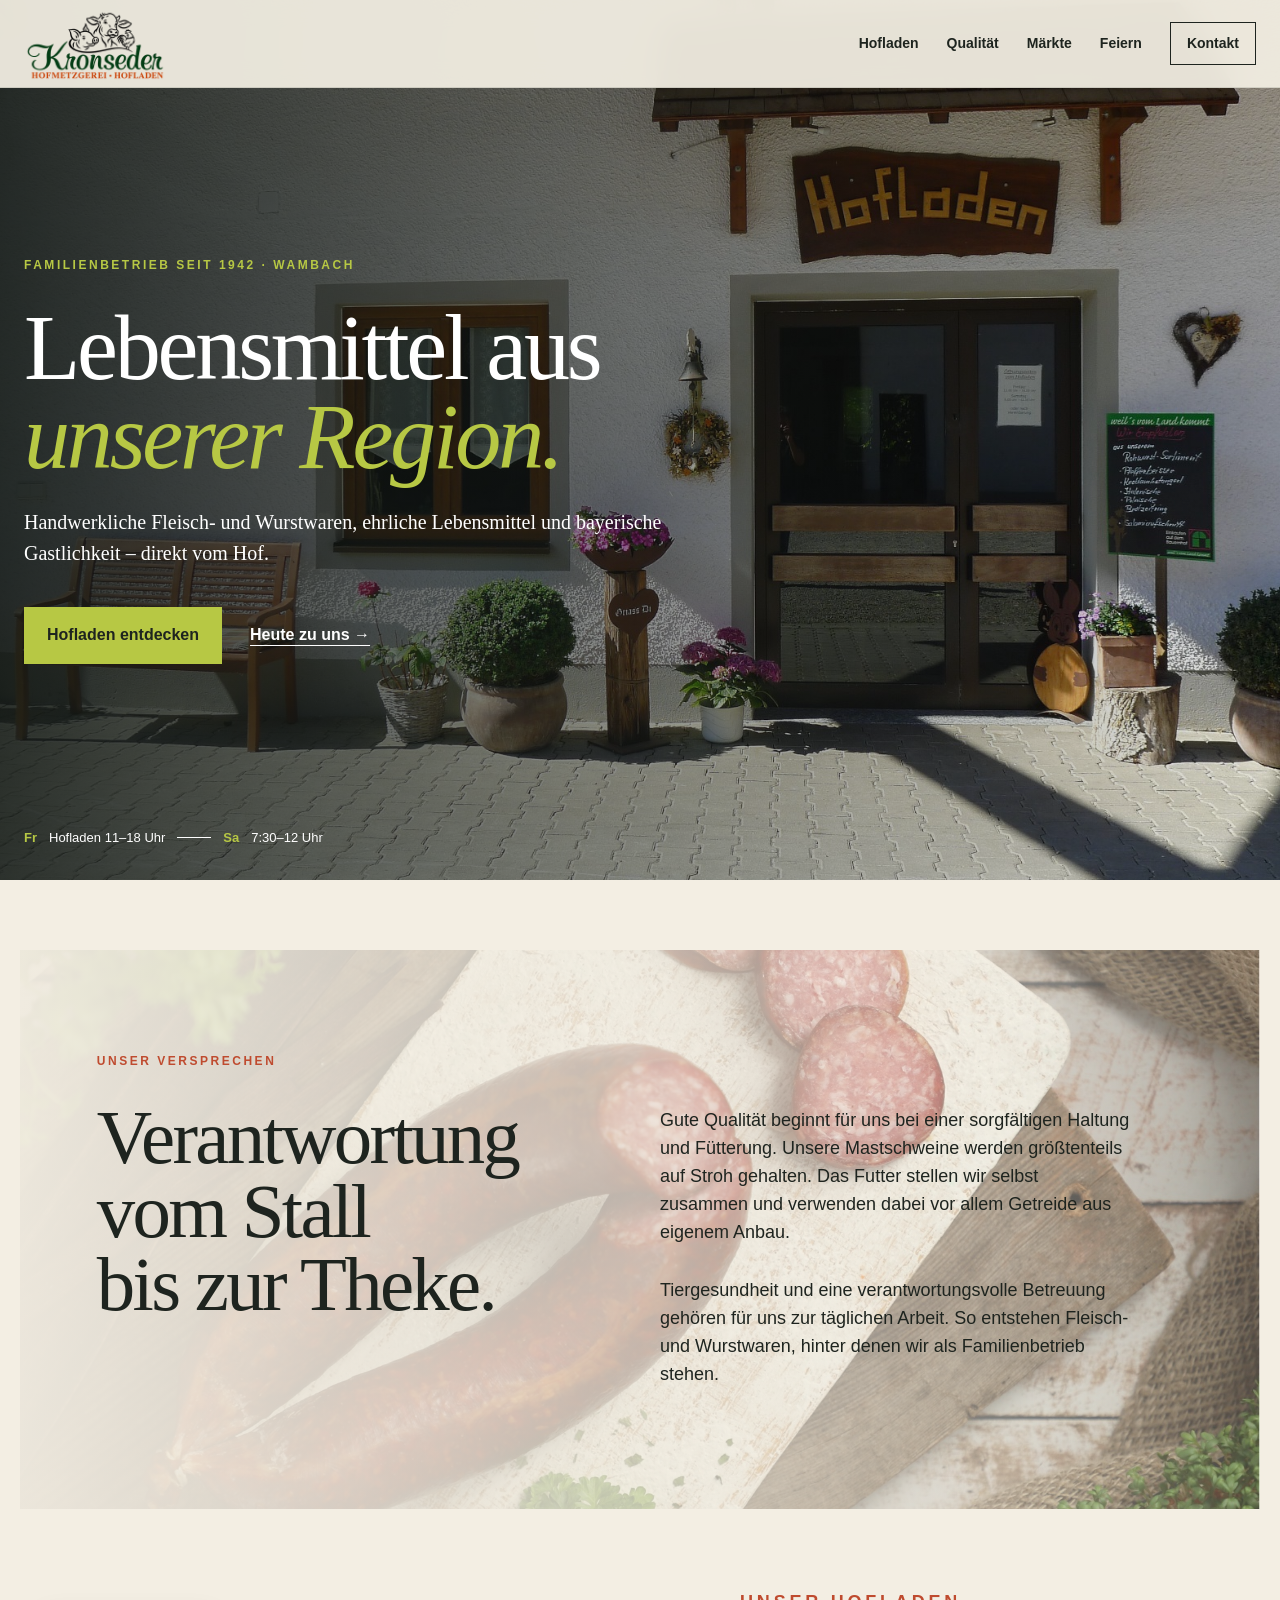
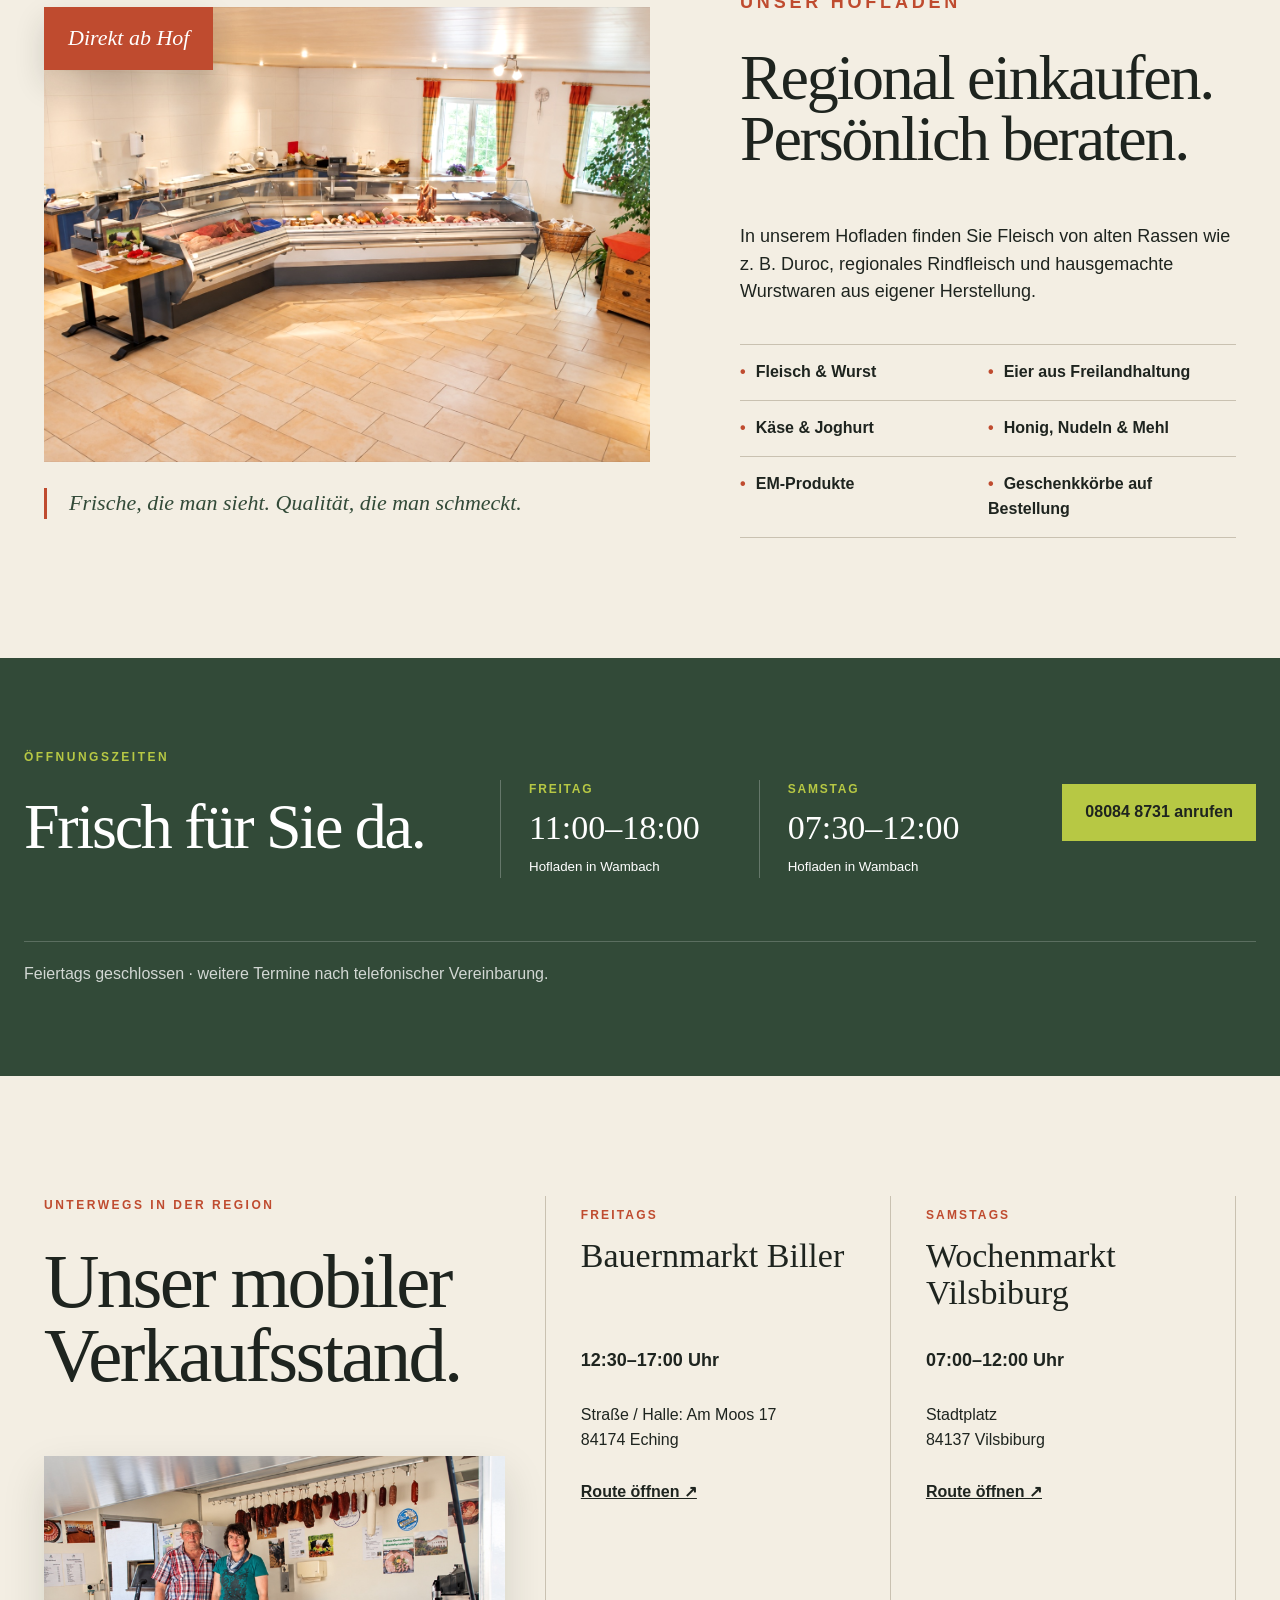
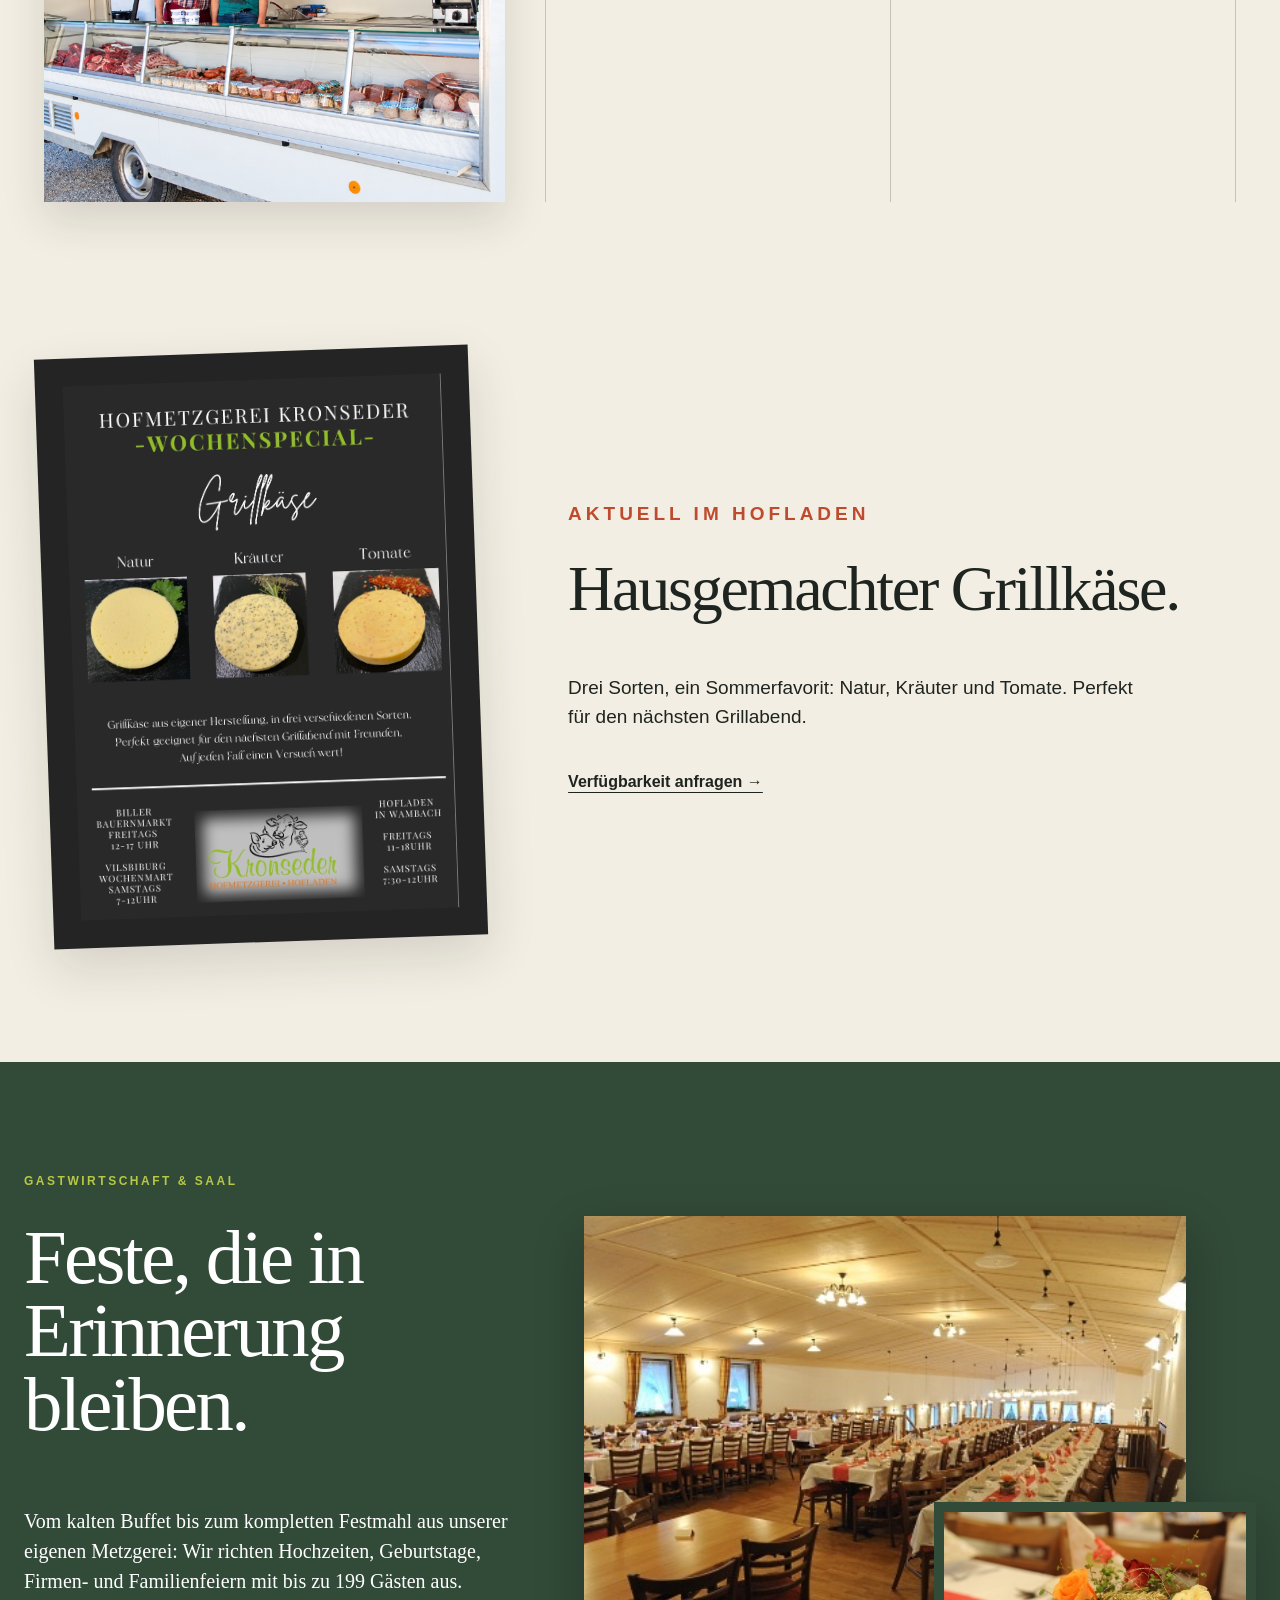
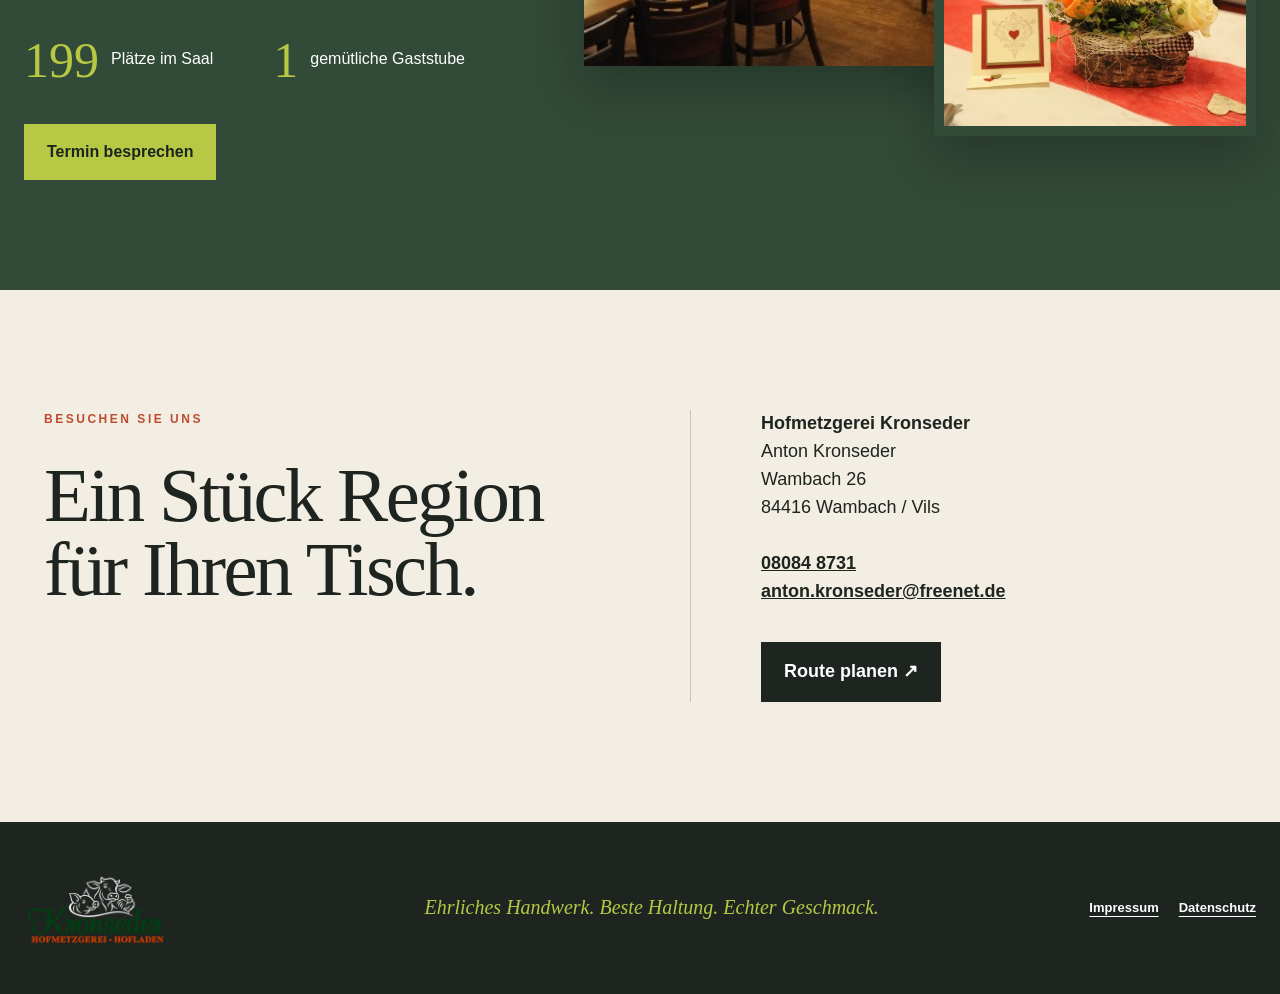
==== site/index.html @ 896184df "V59_00: Sicherheits-Header (HSTS, CSP u. a.), Inline-Styles in site-overrides.css, Weiterleitung auf" ====
<!doctype html>
<html lang="de">
<head>
  <meta charset="utf-8">
  <meta name="viewport" content="width=device-width,initial-scale=1">
  <meta name="description" content="Hofmetzgerei Kronseder in Wambach: Fleisch- und Wurstwaren aus eigener Herstellung, regionale Lebensmittel, Hofladen, Wochenmärkte und Gastwirtschaft.">
  <title>Hofmetzgerei Kronseder · Ehrlich aus der Region</title>
  <link rel="canonical" href="https://hofmetzgerei-kronseder.de/">
  <link rel="icon" href="assets/favicon-16.png" type="image/png" sizes="16x16">
  <link rel="icon" href="assets/favicon-32.png" type="image/png" sizes="32x32">
  <link rel="apple-touch-icon" href="assets/apple-touch-icon.png" sizes="180x180">
  <link rel="manifest" href="site.webmanifest">
  <meta name="theme-color" content="#324a38">
  <link rel="preload" as="image" href="assets/hof-web.jpg" fetchpriority="high">
  <link rel="stylesheet" href="styles.css">
  <link rel="stylesheet" href="site-overrides.css">
</head>
<body>
  <a class="skip" href="#main">Zum Inhalt</a>
  <header class="site-header">
    <a class="brand" href="#top" aria-label="Hofmetzgerei Kronseder Startseite">
      <img class="site-logo" src="assets/logo-kronseder-web.png" alt="Kronseder – Hofmetzgerei und Hofladen" width="600" height="300" decoding="async">
    </a>
    <button class="menu" type="button" aria-expanded="false" aria-controls="nav">Menü</button>
    <nav id="nav" aria-label="Hauptnavigation">
      <a href="#hofladen">Hofladen</a><a href="#qualitaet">Qualität</a><a href="#maerkte">Märkte</a><a href="#gastwirtschaft">Feiern</a><a class="nav-cta" href="#kontakt">Kontakt</a>
    </nav>
  </header>

  <main id="main">
    <section class="hero" id="top">
      <div class="hero-photo" role="img" aria-label="Hof der Familie Kronseder"></div>
      <div class="hero-shade"></div>
      <div class="hero-copy reveal">
        <p class="eyebrow">Familienbetrieb seit 1942 · Wambach</p>
        <h1 class="hero-title">Lebensmittel aus<br><em>unserer Region.</em></h1>
        <p class="lead">Handwerkliche Fleisch- und Wurstwaren, ehrliche Lebensmittel und bayerische Gastlichkeit – direkt vom Hof.</p>
        <div class="hero-actions"><a class="button" href="#hofladen">Hofladen entdecken</a><a class="text-link" href="#oeffnungszeiten">Heute zu uns →</a></div>
      </div>
      <div class="hero-note"><span>Fr</span> Hofladen 11–18 Uhr <i></i> <span>Sa</span> 7:30–12 Uhr</div>
    </section>

    <section class="intro section promise-section" id="qualitaet">
      <div><p class="eyebrow dark">Unser Versprechen</p><h2>Verantwortung vom Stall<br>bis zur Theke.</h2></div>
      <div class="intro-copy"><p>Gute Qualität beginnt für uns bei einer sorgfältigen Haltung und Fütterung. Unsere Mastschweine werden größtenteils auf Stroh gehalten. Das Futter stellen wir selbst zusammen und verwenden dabei vor allem Getreide aus eigenem Anbau.</p><p>Tiergesundheit und eine verantwortungsvolle Betreuung gehören für uns zur täglichen Arbeit. So entstehen Fleisch- und Wurstwaren, hinter denen wir als Familienbetrieb stehen.</p></div>
    </section>

    <section class="products section" id="hofladen">
      <div class="product-image reveal"><img src="assets/hofladen-innen-web.jpg" alt="Die gut gefüllte Verkaufstheke im Hofladen der Familie Kronseder" loading="lazy" decoding="async"><p class="product-quote">Direkt ab Hof</p><p class="product-tagline">Frische, die man sieht. Qualität, die man schmeckt.</p></div>
      <div class="product-copy">
        <p class="eyebrow dark">Unser Hofladen</p><h2>Regional einkaufen.<br>Persönlich beraten.</h2>
        <p>In unserem Hofladen finden Sie Fleisch von alten Rassen wie z. B. Duroc, regionales Rindfleisch und hausgemachte Wurstwaren aus eigener Herstellung.</p>
        <ul class="product-list"><li>Fleisch & Wurst</li><li>Eier aus Freilandhaltung</li><li>Käse & Joghurt</li><li>Honig, Nudeln & Mehl</li><li>EM-Produkte</li><li>Geschenkkörbe auf Bestellung</li></ul>
      </div>
    </section>

    <section class="hours" id="oeffnungszeiten">
      <div><p class="eyebrow">Öffnungszeiten</p><h2>Frisch für Sie da.</h2></div>
      <div class="hours-grid"><article><span>Freitag</span><strong>11:00–18:00</strong><small>Hofladen in Wambach</small></article><article><span>Samstag</span><strong>07:30–12:00</strong><small>Hofladen in Wambach</small></article></div>
      <a class="button light" href="tel:+4980848731">08084 8731 anrufen</a>
      <p class="hours-note">Feiertags geschlossen · weitere Termine nach telefonischer Vereinbarung.</p>
    </section>

    <section class="markets section markets-layout" id="maerkte">
      <div class="markets-head"><p class="eyebrow dark">Unterwegs in der Region</p><h2>Unser mobiler<br>Verkaufsstand.</h2><img class="market-stand-photo" src="assets/mobiler-verkaufsstand-web.jpg" alt="Familie Kronseder am mobilen Verkaufsstand" loading="lazy" decoding="async"></div>
      <div class="market-cards">
        <article><p>Freitags</p><h3>Bauernmarkt Biller</h3><strong>12:30–17:00 Uhr</strong><address>Straße / Halle: Am Moos 17<br>84174 Eching</address><a href="https://maps.google.com/?q=Am+Moos+17%2C+84174+Eching" target="_blank" rel="noopener">Route öffnen ↗</a></article>
        <article><p>Samstags</p><h3>Wochenmarkt Vilsbiburg</h3><strong>07:00–12:00 Uhr</strong><address>Stadtplatz<br>84137 Vilsbiburg</address><a href="https://maps.google.com/?q=Stadtplatz%2C+84137+Vilsbiburg" target="_blank" rel="noopener">Route öffnen ↗</a></article>
      </div>
    </section>

    <section class="special section">
      <div class="special-card"><img src="assets/aktuell-web.jpg" alt="Wochenspecial: Grillkäse aus eigener Herstellung in Natur, Kräuter und Tomate" loading="lazy" decoding="async"></div>
      <div><p class="eyebrow dark">Aktuell im Hofladen</p><h2>Hausgemachter Grillkäse.</h2><p>Drei Sorten, ein Sommerfavorit: Natur, Kräuter und Tomate. Perfekt für den nächsten Grillabend.</p><a class="text-link dark-link" href="#kontakt">Verfügbarkeit anfragen →</a></div>
    </section>

    <section class="events" id="gastwirtschaft">
      <div class="events-copy reveal"><p class="eyebrow">Gastwirtschaft & Saal</p><h2>Feste, die in Erinnerung bleiben.</h2><p>Vom kalten Buffet bis zum kompletten Festmahl aus unserer eigenen Metzgerei: Wir richten Hochzeiten, Geburtstage, Firmen- und Familienfeiern mit bis zu 199 Gästen aus.</p><div class="event-facts"><span><strong>199</strong> Plätze im Saal</span><span><strong>1</strong> gemütliche Gaststube</span></div><a class="button" href="tel:+4980848731">Termin besprechen</a></div>
      <div class="events-gallery reveal"><img class="hall-photo" src="assets/gastwirtschaft-saal-web.jpg" alt="Festlich gedeckter Saal der Gastwirtschaft Kronseder" loading="lazy" decoding="async"><img class="detail-photo" src="assets/gastwirtschaft-tischdeko-web.jpg" alt="Blumenschmuck und Tischdekoration für eine Feier" loading="lazy" decoding="async"></div>
    </section>

    <section class="contact section" id="kontakt">
      <div><p class="eyebrow dark">Besuchen Sie uns</p><h2>Ein Stück Region<br>für Ihren Tisch.</h2></div>
      <div class="contact-details"><address><strong>Hofmetzgerei Kronseder</strong><br>Anton Kronseder<br>Wambach 26<br>84416 Wambach / Vils</address><p><a href="tel:+4980848731">08084 8731</a><br><a href="mailto:anton.kronseder@freenet.de">anton.kronseder@freenet.de</a></p><a class="button dark-button" href="https://maps.google.com/?q=Wambach+26%2C+84416+Wambach" target="_blank" rel="noopener">Route planen ↗</a></div>
    </section>
  </main>

  <footer><a class="brand footer-brand" href="#top" aria-label="Hofmetzgerei Kronseder – nach oben"><img class="site-logo" src="assets/logo-kronseder-footer-web.png" alt="Kronseder – Hofmetzgerei und Hofladen" width="600" height="300" loading="lazy" decoding="async"></a><p>Ehrliches Handwerk. Beste Haltung. Echter Geschmack.</p><div><a href="impressum.html">Impressum</a><a href="datenschutz.html">Datenschutz</a></div></footer>

  <script src="script.js"></script>
</body>
</html>
---- site/styles.css ----
:root{--cream:#f3eee3;--ink:#1e241f;--green:#324a38;--lime:#b7c844;--rust:#bf4b2f;--line:#c9c1b1;--white:#fff;--max:1240px}*{box-sizing:border-box}html{scroll-behavior:smooth}body{margin:0;background:var(--cream);color:var(--ink);font-family:Arial,Helvetica,sans-serif;line-height:1.55}a{color:inherit}.skip{position:absolute;left:-9999px}.skip:focus{left:1rem;top:1rem;background:white;padding:.7rem;z-index:99}h1,h2,h3,p{margin-top:0}h1,h2{font-family:Georgia,'Times New Roman',serif;font-weight:400;line-height:.96;letter-spacing:-.035em}h2{font-size:clamp(2.7rem,6vw,5.6rem)}.site-header{height:88px;background:rgba(243,238,227,.94);backdrop-filter:blur(12px);display:flex;align-items:center;justify-content:space-between;padding:0 max(24px,calc((100vw - var(--max))/2));position:fixed;z-index:30;top:0;left:0;right:0;border-bottom:1px solid rgba(30,36,31,.12)}.brand{display:flex;align-items:center;gap:12px;text-decoration:none}.brand-mark{display:grid;place-items:center;border:1px solid var(--ink);border-radius:50%;width:44px;height:44px;font:italic 25px Georgia}.brand strong{font:25px/1 Georgia}.brand small{display:block;text-transform:uppercase;font-size:9px;letter-spacing:.18em;margin-top:4px}.site-header nav{display:flex;align-items:center;gap:28px}.site-header nav a{text-decoration:none;font-size:14px;font-weight:700}.nav-cta{border:1px solid;padding:10px 16px}.menu{display:none;border:0;background:none;font-weight:700}.hero{height:min(880px,100vh);min-height:690px;position:relative;color:white;display:flex;align-items:center;padding:130px max(24px,calc((100vw - var(--max))/2)) 90px;overflow:hidden}.hero-photo{position:absolute;inset:0;background:url('assets/hof.jpg') center/cover no-repeat;transform:scale(1.02)}.hero-shade{position:absolute;inset:0;background:linear-gradient(90deg,rgba(17,23,19,.88),rgba(17,23,19,.35) 65%,rgba(17,23,19,.1))}.hero-copy{position:relative;max-width:810px}.eyebrow{text-transform:uppercase;letter-spacing:.21em;font-weight:800;font-size:12px;margin-bottom:30px;color:var(--lime)}.eyebrow.dark{color:var(--rust)}h1{font-size:clamp(4.2rem,9.5vw,8.5rem);margin-bottom:26px}h1 em{color:var(--lime);font-weight:400}.lead{font:20px/1.55 Georgia;max-width:640px}.hero-actions{display:flex;align-items:center;gap:28px;margin-top:38px}.button{display:inline-block;text-decoration:none;background:var(--lime);color:var(--ink);font-weight:800;padding:15px 22px;border:1px solid var(--lime)}.button:hover{filter:brightness(1.08)}.text-link{font-weight:800;text-underline-offset:5px}.hero-note{position:absolute;left:max(24px,calc((100vw - var(--max))/2));right:auto;bottom:32px;font-size:13px;display:flex;gap:12px;align-items:center}.hero-note span{color:var(--lime);font-weight:800}.hero-note i{width:34px;height:1px;background:white}.section{max-width:var(--max);margin:auto;padding:120px 24px}.intro{display:grid;grid-template-columns:80px 1fr 1fr;gap:40px}.section-number{font:italic 22px Georgia;color:var(--rust)}.intro-copy{padding-top:55px;max-width:470px;font-size:18px}.intro-copy p+p{margin-top:30px}.products{display:grid;grid-template-columns:1.1fr .9fr;gap:90px;align-items:center;padding-top:40px}.product-image{position:relative}.product-image img{width:100%;aspect-ratio:4/3;object-fit:cover;display:block;filter:saturate(.8)}.product-image span{position:absolute;bottom:-20px;left:-20px;background:var(--rust);color:white;padding:18px 24px;font:italic 22px Georgia}.product-copy h2{font-size:clamp(2.8rem,5vw,4.8rem)}.product-copy>p{font-size:18px}.product-list{list-style:none;padding:0;margin:38px 0 0;border-top:1px solid var(--line);display:grid;grid-template-columns:1fr 1fr}.product-list li{padding:15px 0;border-bottom:1px solid var(--line);font-weight:700}.product-list li:before{content:'•';color:var(--rust);margin-right:10px}.hours{background:var(--green);color:white;padding:90px max(24px,calc((100vw - var(--max))/2));display:grid;grid-template-columns:1fr 1.2fr auto;gap:45px;align-items:end}.hours h2{font-size:clamp(3rem,5vw,5.2rem);margin-bottom:20px}.hours-grid{display:grid;grid-template-columns:1fr 1fr}.hours-grid article{border-left:1px solid rgba(255,255,255,.25);padding-left:28px}.hours-grid span,.hours-grid small{display:block}.hours-grid span{text-transform:uppercase;color:var(--lime);font-size:12px;font-weight:800;letter-spacing:.15em}.hours-grid strong{display:block;font:34px Georgia;margin:10px 0}.light{align-self:center}.markets{display:grid;grid-template-columns:80px .8fr 1.2fr;gap:40px}.market-cards{display:grid;grid-template-columns:1fr 1fr;border-left:1px solid var(--line)}.market-cards article{padding:10px 35px 30px;border-right:1px solid var(--line)}.market-cards p{color:var(--rust);text-transform:uppercase;letter-spacing:.18em;font-size:12px;font-weight:800}.market-cards h3{font:34px/1.1 Georgia;min-height:76px}.market-cards strong{font-size:18px}.market-cards address{font-style:normal;margin:28px 0}.market-cards a{font-weight:800}.special{display:grid;grid-template-columns:.65fr 1fr;align-items:center;gap:90px;padding-top:30px}.special-card{background:#242424;padding:28px;transform:rotate(-2deg);box-shadow:0 20px 50px rgba(30,36,31,.14)}.special-card img{display:block;width:100%;max-height:560px;object-fit:cover;object-position:top}.special h2{font-size:clamp(3rem,5vw,5rem)}.special>div:last-child p{font-size:19px;max-width:580px}.dark-link{display:inline-block;margin-top:20px}.events{min-height:680px;background:linear-gradient(90deg,rgba(21,28,23,.94),rgba(21,28,23,.55)),url('assets/hof.jpg') center/cover;color:white;padding:110px max(24px,calc((100vw - var(--max))/2));display:flex;align-items:center}.events-copy{max-width:730px}.events-copy>p:not(.eyebrow){font:20px/1.5 Georgia;max-width:650px}.event-facts{display:flex;gap:60px;margin:35px 0}.event-facts span{display:flex;align-items:center;gap:12px}.event-facts strong{font:50px Georgia;color:var(--lime)}.contact{display:grid;grid-template-columns:1fr 1fr;gap:100px}.contact-details{border-left:1px solid var(--line);padding-left:70px;font-size:18px}.contact-details address{font-style:normal;margin-bottom:28px}.contact-details a{font-weight:700}.dark-button{background:var(--ink);border-color:var(--ink);color:white;margin-top:18px}footer{background:var(--ink);color:white;padding:50px max(24px,calc((100vw - var(--max))/2));display:flex;align-items:center;justify-content:space-between}.footer-brand .brand-mark{border-color:white}footer p{margin:0;font:italic 20px Georgia;color:var(--lime)}footer button{color:white;background:none;border:0;text-decoration:underline;cursor:pointer}dialog{border:0;max-width:760px;width:calc(100% - 32px);max-height:85vh;padding:45px;background:var(--cream);color:var(--ink)}dialog::backdrop{background:rgba(10,15,11,.75)}.close{float:right;border:0;background:none;font-size:28px;cursor:pointer}.reveal{animation:rise .8s ease both}@keyframes rise{from{opacity:0;transform:translateY(22px)}to{opacity:1;transform:none}}@media(max-width:960px){.menu{display:block}.site-header nav{display:none;position:absolute;top:88px;left:0;right:0;background:var(--cream);padding:28px;flex-direction:column;align-items:flex-start;border-bottom:1px solid var(--line)}.site-header nav.open{display:flex}.intro,.markets{grid-template-columns:50px 1fr}.intro-copy,.market-cards{grid-column:2}.products,.special,.contact{grid-template-columns:1fr;gap:55px}.hours{grid-template-columns:1fr}.hours-grid{max-width:600px}.contact-details{padding-left:0;border-left:0}.special-card{max-width:500px}.events{min-height:620px}}@media(max-width:600px){.site-header{height:74px}.brand strong{font-size:21px}.brand-mark{width:38px;height:38px}.hero{min-height:680px;padding-top:110px}.hero-shade{background:linear-gradient(90deg,rgba(17,23,19,.88),rgba(17,23,19,.48))}h1{font-size:4rem}.lead{font-size:18px}.hero-actions{align-items:flex-start;flex-direction:column}.hero-note{left:24px;right:auto}.section{padding:82px 20px}.intro,.markets{grid-template-columns:1fr}.section-number{display:none}.intro-copy,.market-cards{grid-column:1}.products{padding-top:20px}.product-image span{left:0}.product-list{grid-template-columns:1fr}.hours{padding:70px 20px}.hours-grid{grid-template-columns:1fr;gap:28px}.market-cards{grid-template-columns:1fr;border-left:0;gap:30px}.market-cards article{border:1px solid var(--line);padding:28px}.market-cards h3{min-height:auto}.special{padding-top:10px}.events{padding:80px 20px}.event-facts{gap:26px;flex-direction:column}.contact{gap:30px}footer{align-items:flex-start;gap:30px;flex-direction:column}footer p{display:none}}
---- site/site-overrides.css ----
.site-logo{display:block;width:min(190px,48vw);height:72px;object-fit:contain;object-position:left center}
.hero-title{font-size:clamp(3.5rem,7.2vw,6.8rem)}
.hero-photo{background-image:url('assets/hof-web.jpg')}
.promise-section{grid-template-columns:1fr 1fr;max-width:1240px;margin:70px auto 40px;padding:clamp(70px,8vw,115px) clamp(24px,6vw,80px);color:#1e241f;background:linear-gradient(90deg,rgba(243,238,227,.96) 0%,rgba(243,238,227,.74) 52%,rgba(243,238,227,.24) 100%),url('assets/wurst-handwerk-web.jpg') center/cover no-repeat}
.hours-note{grid-column:1/-1;margin:18px 0 0;padding-top:20px;border-top:1px solid rgba(255,255,255,.2);color:rgba(255,255,255,.78)}
.markets-layout{grid-template-columns:.8fr 1.2fr}
.menu{color:var(--green);font-family:inherit}
.events{background:var(--green);display:grid;grid-template-columns:minmax(0,.85fr) minmax(460px,1.15fr);gap:64px}
.events-gallery{position:relative;min-height:520px}
.events-gallery img{position:absolute;display:block;object-fit:cover;box-shadow:0 20px 45px rgba(10,15,11,.28)}
.events-gallery .hall-photo{inset:0 70px 70px 0;width:calc(100% - 70px);height:calc(100% - 70px)}
.events-gallery .detail-photo{right:0;bottom:0;width:48%;height:45%;border:10px solid var(--green)}
.market-stand-photo{display:block;width:100%;margin-top:34px;aspect-ratio:4/3;object-fit:cover;filter:saturate(.98);box-shadow:0 18px 40px rgba(30,36,31,.14)}
.product-image img{object-position:center 62%;filter:saturate(.92) contrast(1.04)}
.product-image .product-quote{position:absolute;top:0;left:0;right:auto;bottom:auto;margin:0;background:var(--rust);color:white;padding:18px 24px;font:italic 22px/1.2 Georgia;box-shadow:0 14px 30px rgba(30,36,31,.16)}
.product-image .product-tagline{margin:26px 0 0;padding-left:22px;border-left:3px solid var(--rust);font:italic 22px/1.4 Georgia;color:var(--green)}
footer>div{display:flex;gap:20px;flex-wrap:wrap}
footer>div a{color:white;font-size:13px;font-weight:700;text-underline-offset:4px}
@media(max-width:960px){.intro,.markets{grid-template-columns:1fr!important}.intro-copy,.market-cards{grid-column:1}.events{grid-template-columns:1fr;gap:48px}.events-gallery{min-height:470px}.market-stand-photo{max-width:620px}}
@media(max-width:600px){footer p{display:block;font-size:18px;line-height:1.4;max-width:320px}.events-gallery{min-height:380px}.events-gallery .hall-photo{inset:0 36px 54px 0;width:calc(100% - 36px);height:calc(100% - 54px)}.events-gallery .detail-photo{width:56%;height:42%;border-width:7px}.product-image .product-quote{padding:15px 20px;font-size:19px}.product-image .product-tagline{margin-top:22px;font-size:19px}}
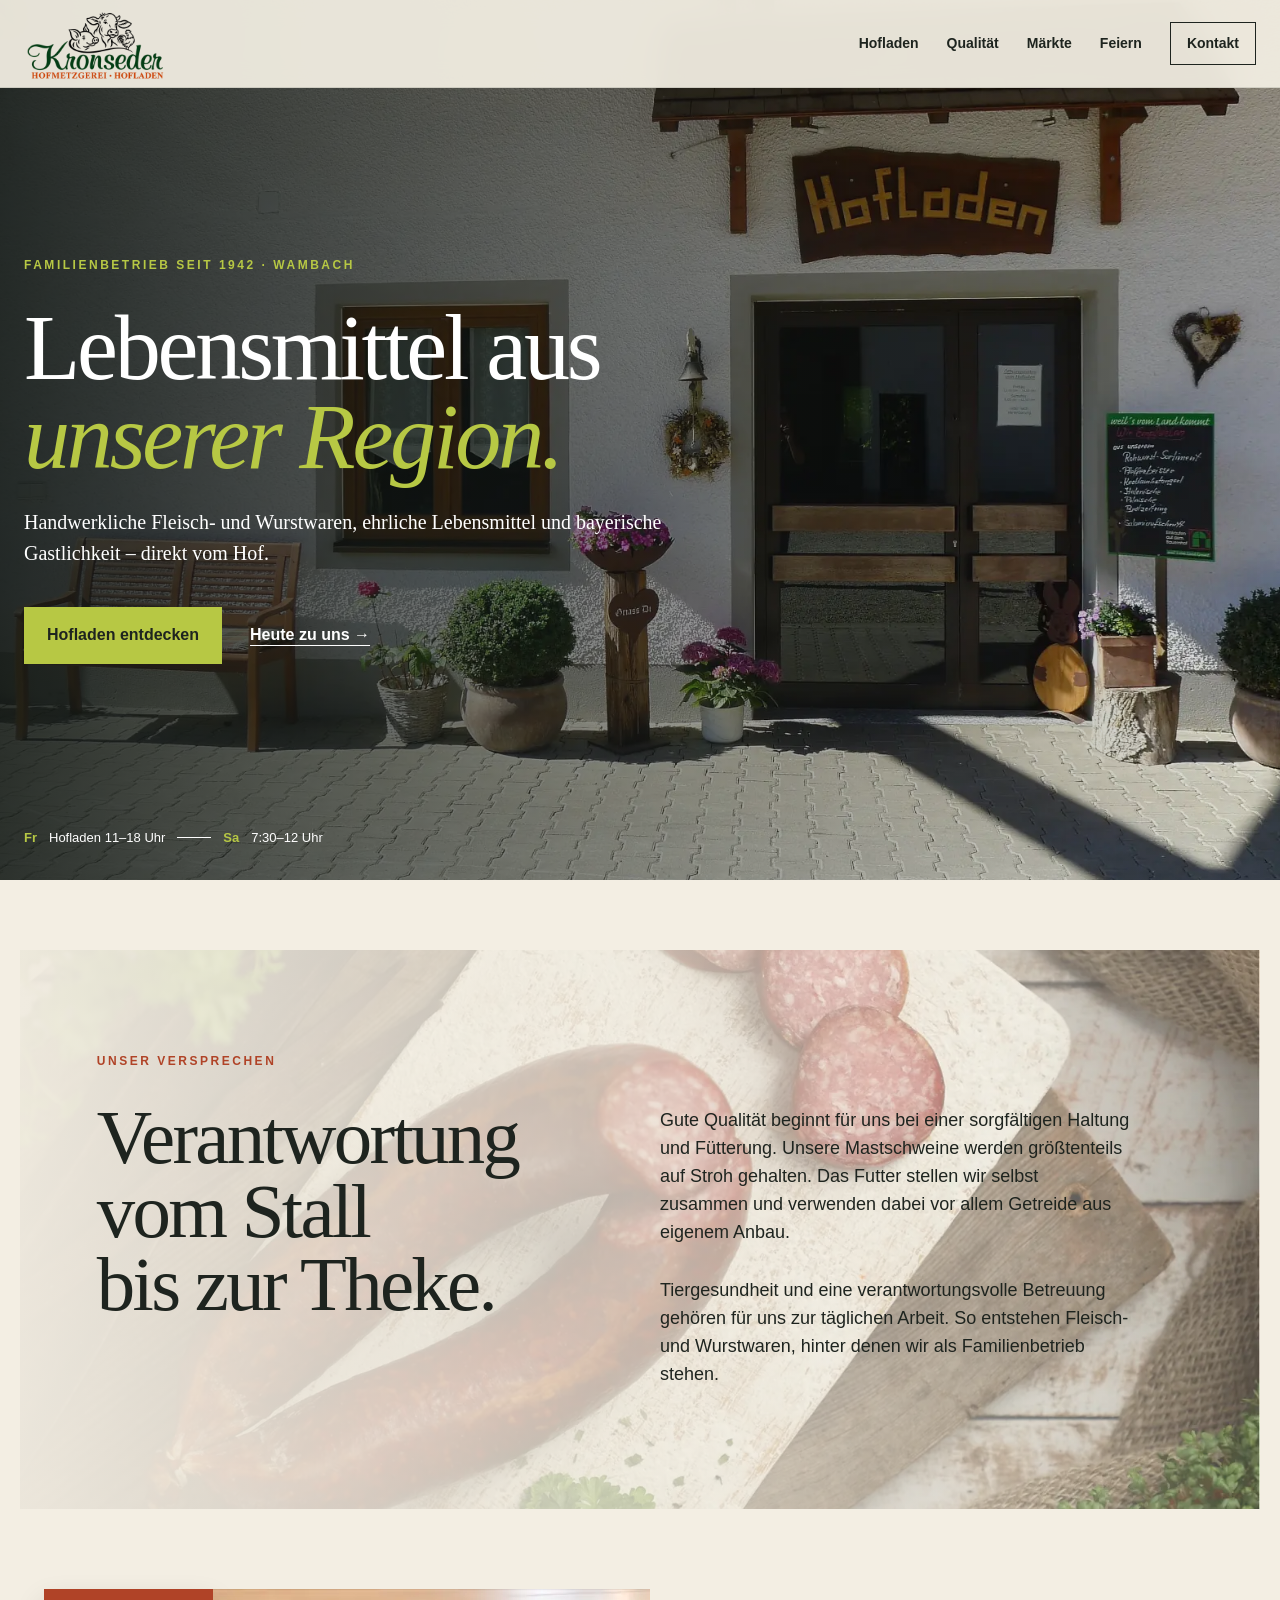
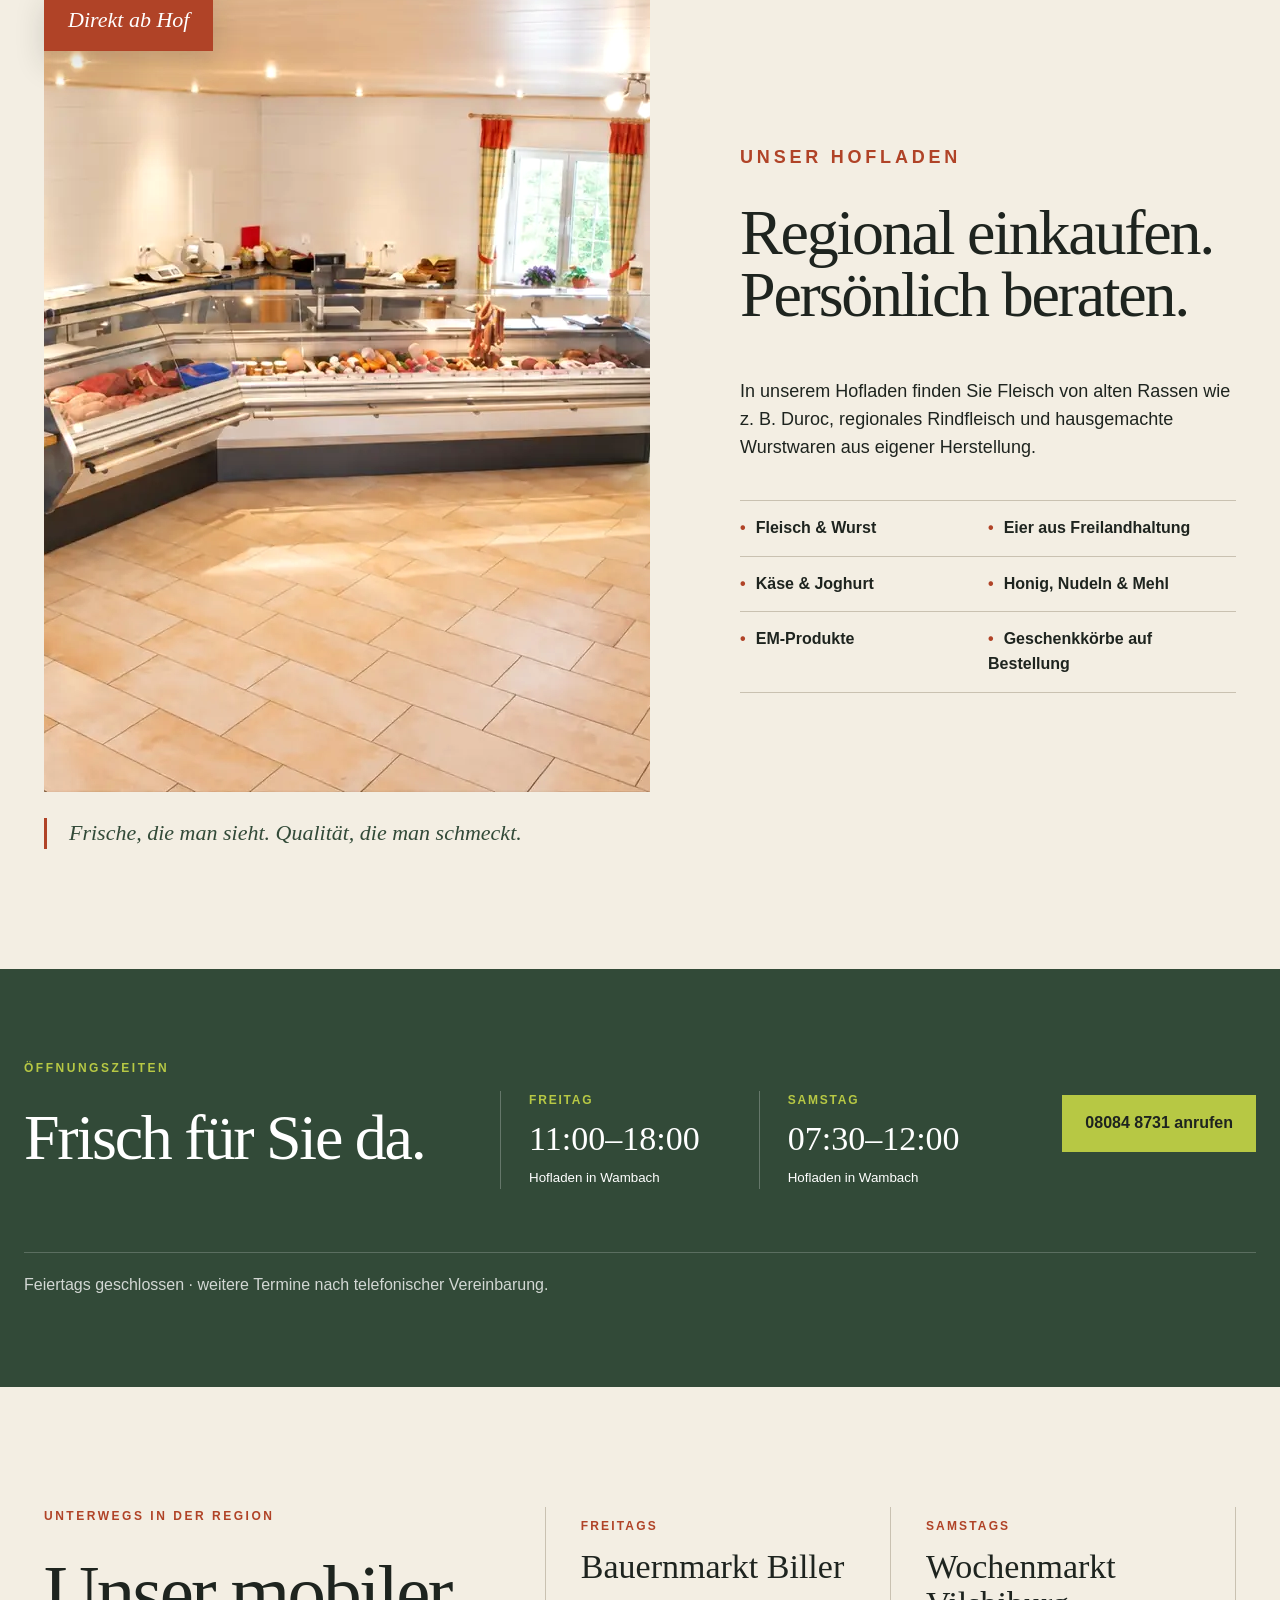
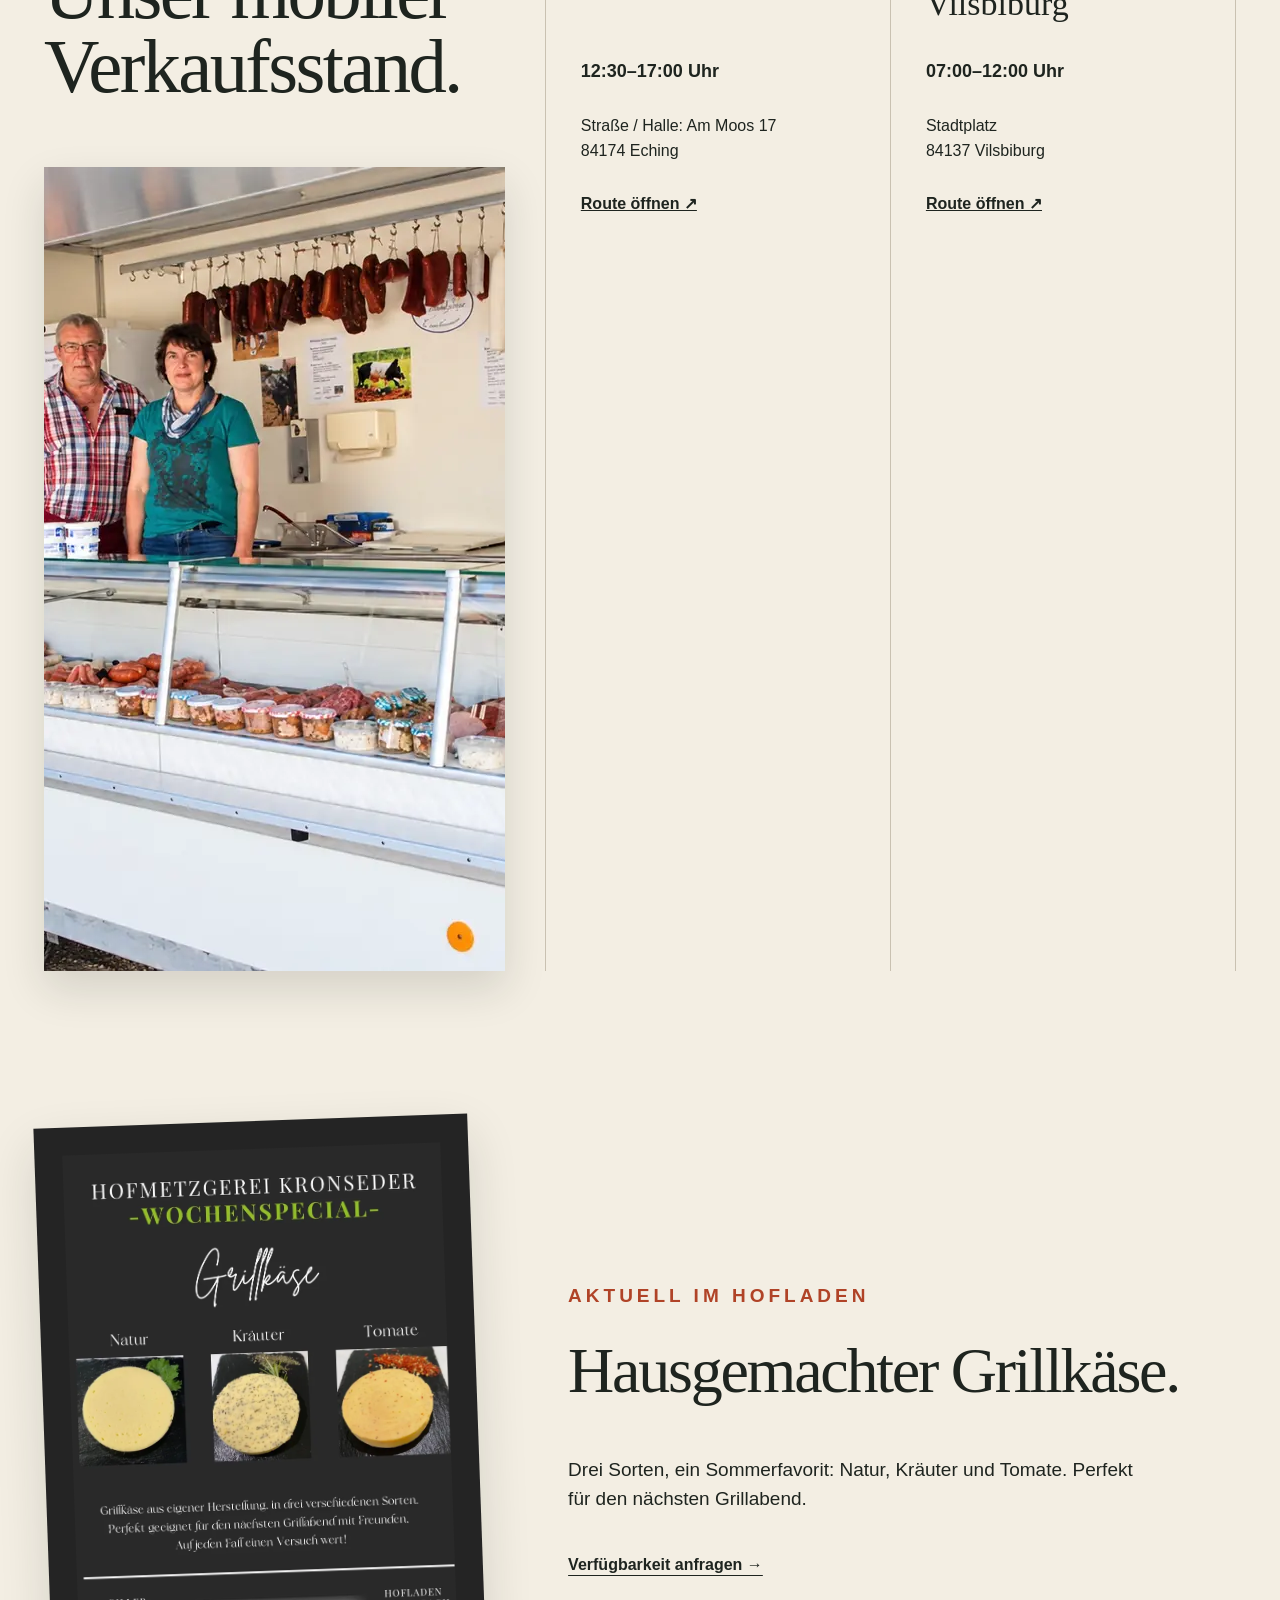
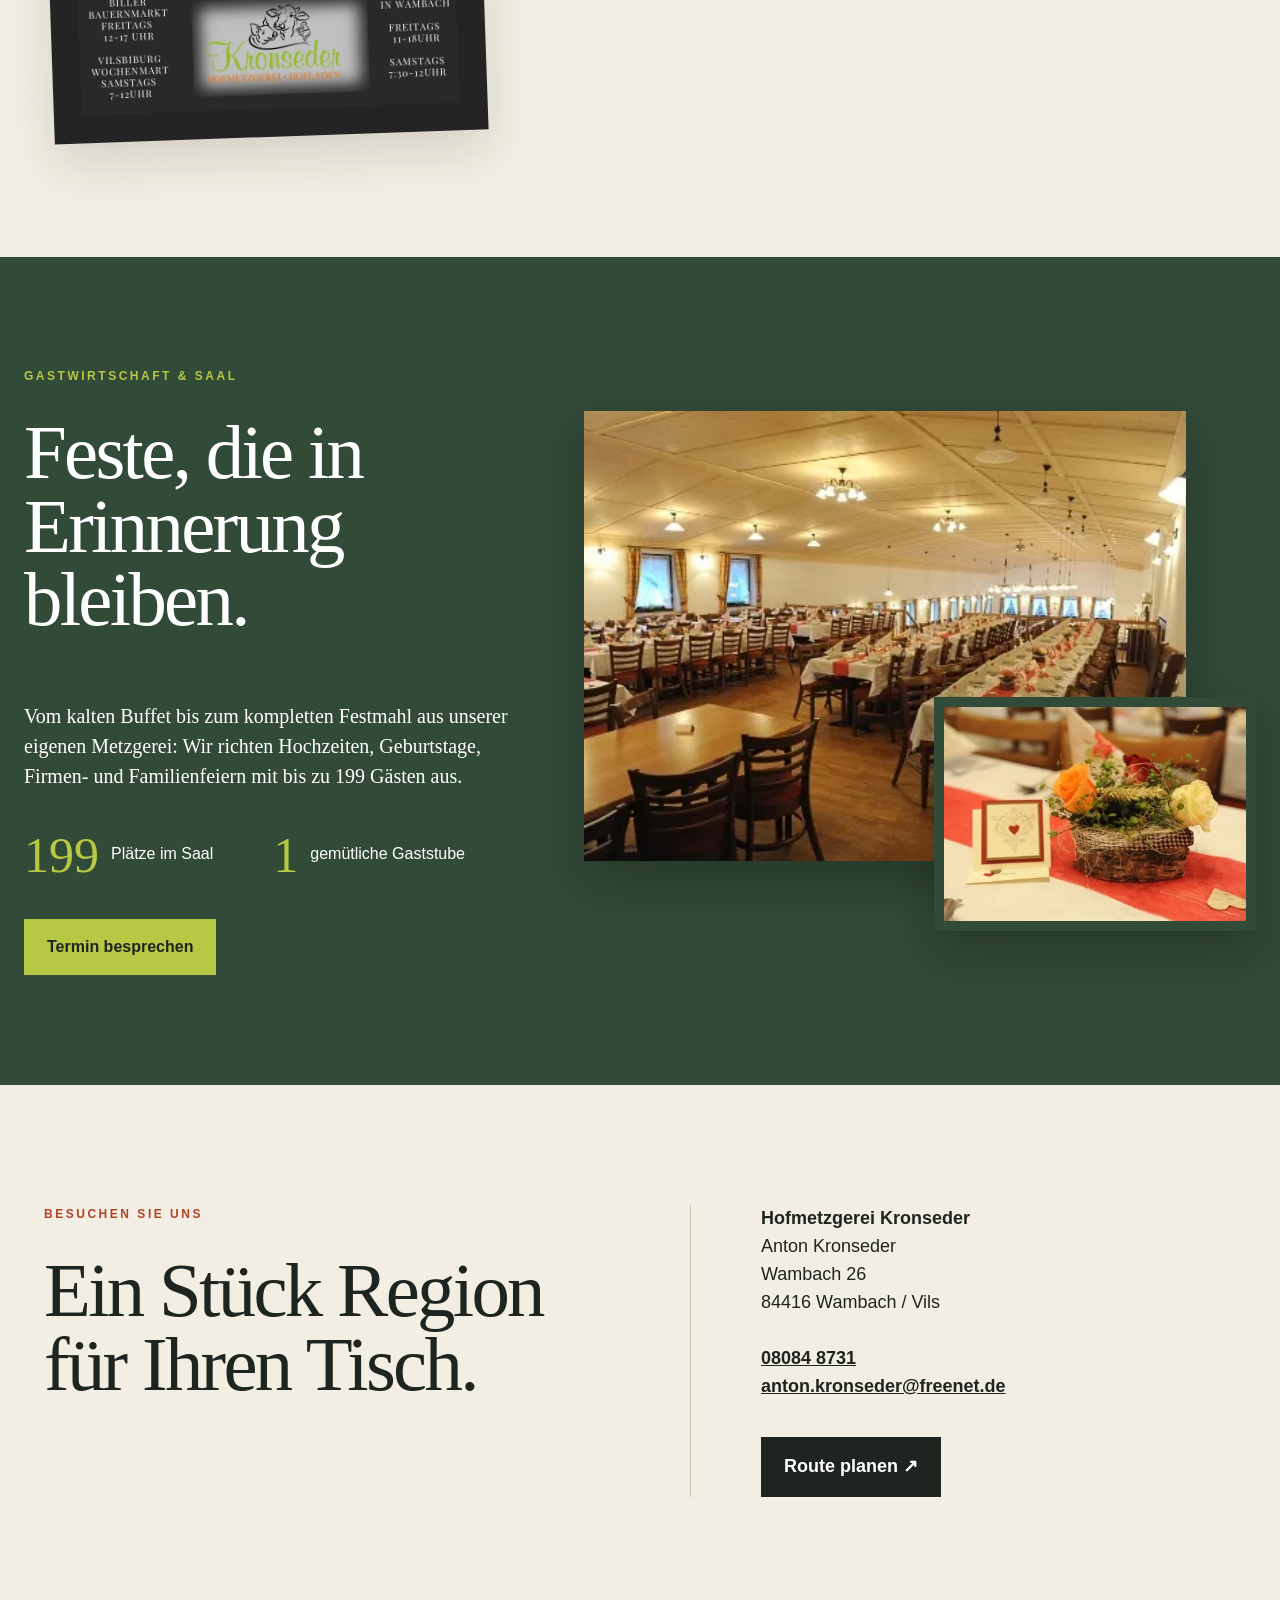
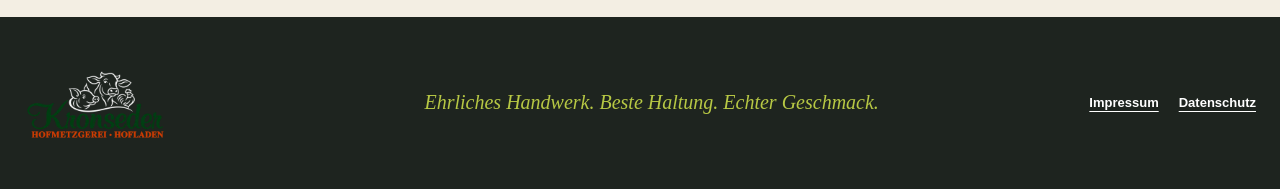
==== commit 832e72ec: "V59_01: Bilder als WebP (3,4 → 0,7 MB), SEO (Titel, Open Graph, JSON-LD, robots.txt, sitemap.xml), K" ====
--- a/site/index.html
+++ b/site/index.html
@@ -4,22 +4,34 @@
   <meta charset="utf-8">
   <meta name="viewport" content="width=device-width,initial-scale=1">
   <meta name="description" content="Hofmetzgerei Kronseder in Wambach: Fleisch- und Wurstwaren aus eigener Herstellung, regionale Lebensmittel, Hofladen, Wochenmärkte und Gastwirtschaft.">
-  <title>Hofmetzgerei Kronseder · Ehrlich aus der Region</title>
+  <title>Hofmetzgerei &amp; Hofladen in Wambach / Vils | Kronseder</title>
   <link rel="canonical" href="https://hofmetzgerei-kronseder.de/">
+  <meta property="og:type" content="website">
+  <meta property="og:locale" content="de_DE">
+  <meta property="og:site_name" content="Hofmetzgerei Kronseder">
+  <meta property="og:title" content="Hofmetzgerei &amp; Hofladen in Wambach / Vils | Kronseder">
+  <meta property="og:description" content="Fleisch- und Wurstwaren aus eigener Herstellung, Hofladen, Märkte und Gastwirtschaft. Familienbetrieb seit 1942.">
+  <meta property="og:url" content="https://hofmetzgerei-kronseder.de/">
+  <meta property="og:image" content="https://hofmetzgerei-kronseder.de/assets/og-image.jpg">
+  <meta property="og:image:width" content="1200">
+  <meta property="og:image:height" content="630">
+  <meta property="og:image:alt" content="Hof der Familie Kronseder in Wambach">
+  <meta name="twitter:card" content="summary_large_image">
   <link rel="icon" href="assets/favicon-16.png" type="image/png" sizes="16x16">
   <link rel="icon" href="assets/favicon-32.png" type="image/png" sizes="32x32">
   <link rel="apple-touch-icon" href="assets/apple-touch-icon.png" sizes="180x180">
   <link rel="manifest" href="site.webmanifest">
   <meta name="theme-color" content="#324a38">
-  <link rel="preload" as="image" href="assets/hof-web.jpg" fetchpriority="high">
+  <link rel="preload" as="image" href="assets/hof-web.webp" type="image/webp" fetchpriority="high">
   <link rel="stylesheet" href="styles.css">
   <link rel="stylesheet" href="site-overrides.css">
+  <script type="application/ld+json">{"@context":"https://schema.org","@type":"Butcher","@id":"https://hofmetzgerei-kronseder.de/#betrieb","name":"Hofmetzgerei Kronseder","alternateName":"Gasthaus und Hofmetzgerei Kronseder","url":"https://hofmetzgerei-kronseder.de/","image":"https://hofmetzgerei-kronseder.de/assets/og-image.jpg","telephone":"+49 8084 8731","email":"anton.kronseder@freenet.de","foundingDate":"1942","address":{"@type":"PostalAddress","streetAddress":"Wambach 26","postalCode":"84416","addressLocality":"Wambach / Vils","addressCountry":"DE"},"openingHoursSpecification":[{"@type":"OpeningHoursSpecification","dayOfWeek":"Friday","opens":"11:00","closes":"18:00"},{"@type":"OpeningHoursSpecification","dayOfWeek":"Saturday","opens":"07:30","closes":"12:00"}]}</script>
 </head>
 <body>
   <a class="skip" href="#main">Zum Inhalt</a>
   <header class="site-header">
     <a class="brand" href="#top" aria-label="Hofmetzgerei Kronseder Startseite">
-      <img class="site-logo" src="assets/logo-kronseder-web.png" alt="Kronseder – Hofmetzgerei und Hofladen" width="600" height="300" decoding="async">
+      <img class="site-logo" src="assets/logo-kronseder-web.webp" alt="Kronseder – Hofmetzgerei und Hofladen" width="400" height="200" decoding="async">
     </a>
     <button class="menu" type="button" aria-expanded="false" aria-controls="nav">Menü</button>
     <nav id="nav" aria-label="Hauptnavigation">
@@ -46,7 +58,7 @@
     </section>
 
     <section class="products section" id="hofladen">
-      <div class="product-image reveal"><img src="assets/hofladen-innen-web.jpg" alt="Die gut gefüllte Verkaufstheke im Hofladen der Familie Kronseder" loading="lazy" decoding="async"><p class="product-quote">Direkt ab Hof</p><p class="product-tagline">Frische, die man sieht. Qualität, die man schmeckt.</p></div>
+      <div class="product-image reveal"><img src="assets/hofladen-innen-web.webp" width="1200" height="803" alt="Die gut gefüllte Verkaufstheke im Hofladen der Familie Kronseder" loading="lazy" decoding="async"><p class="product-quote">Direkt ab Hof</p><p class="product-tagline">Frische, die man sieht. Qualität, die man schmeckt.</p></div>
       <div class="product-copy">
         <p class="eyebrow dark">Unser Hofladen</p><h2>Regional einkaufen.<br>Persönlich beraten.</h2>
         <p>In unserem Hofladen finden Sie Fleisch von alten Rassen wie z. B. Duroc, regionales Rindfleisch und hausgemachte Wurstwaren aus eigener Herstellung.</p>
@@ -62,7 +74,7 @@
     </section>
 
     <section class="markets section markets-layout" id="maerkte">
-      <div class="markets-head"><p class="eyebrow dark">Unterwegs in der Region</p><h2>Unser mobiler<br>Verkaufsstand.</h2><img class="market-stand-photo" src="assets/mobiler-verkaufsstand-web.jpg" alt="Familie Kronseder am mobilen Verkaufsstand" loading="lazy" decoding="async"></div>
+      <div class="markets-head"><p class="eyebrow dark">Unterwegs in der Region</p><h2>Unser mobiler<br>Verkaufsstand.</h2><img class="market-stand-photo" src="assets/mobiler-verkaufsstand-web.webp" width="1200" height="804" alt="Familie Kronseder am mobilen Verkaufsstand" loading="lazy" decoding="async"></div>
       <div class="market-cards">
         <article><p>Freitags</p><h3>Bauernmarkt Biller</h3><strong>12:30–17:00 Uhr</strong><address>Straße / Halle: Am Moos 17<br>84174 Eching</address><a href="https://maps.google.com/?q=Am+Moos+17%2C+84174+Eching" target="_blank" rel="noopener">Route öffnen ↗</a></article>
         <article><p>Samstags</p><h3>Wochenmarkt Vilsbiburg</h3><strong>07:00–12:00 Uhr</strong><address>Stadtplatz<br>84137 Vilsbiburg</address><a href="https://maps.google.com/?q=Stadtplatz%2C+84137+Vilsbiburg" target="_blank" rel="noopener">Route öffnen ↗</a></article>
@@ -70,13 +82,13 @@
     </section>
 
     <section class="special section">
-      <div class="special-card"><img src="assets/aktuell-web.jpg" alt="Wochenspecial: Grillkäse aus eigener Herstellung in Natur, Kräuter und Tomate" loading="lazy" decoding="async"></div>
+      <div class="special-card"><img src="assets/aktuell-web.webp" width="849" height="1200" alt="Wochenspecial: Grillkäse aus eigener Herstellung in Natur, Kräuter und Tomate" loading="lazy" decoding="async"></div>
       <div><p class="eyebrow dark">Aktuell im Hofladen</p><h2>Hausgemachter Grillkäse.</h2><p>Drei Sorten, ein Sommerfavorit: Natur, Kräuter und Tomate. Perfekt für den nächsten Grillabend.</p><a class="text-link dark-link" href="#kontakt">Verfügbarkeit anfragen →</a></div>
     </section>
 
     <section class="events" id="gastwirtschaft">
       <div class="events-copy reveal"><p class="eyebrow">Gastwirtschaft & Saal</p><h2>Feste, die in Erinnerung bleiben.</h2><p>Vom kalten Buffet bis zum kompletten Festmahl aus unserer eigenen Metzgerei: Wir richten Hochzeiten, Geburtstage, Firmen- und Familienfeiern mit bis zu 199 Gästen aus.</p><div class="event-facts"><span><strong>199</strong> Plätze im Saal</span><span><strong>1</strong> gemütliche Gaststube</span></div><a class="button" href="tel:+4980848731">Termin besprechen</a></div>
-      <div class="events-gallery reveal"><img class="hall-photo" src="assets/gastwirtschaft-saal-web.jpg" alt="Festlich gedeckter Saal der Gastwirtschaft Kronseder" loading="lazy" decoding="async"><img class="detail-photo" src="assets/gastwirtschaft-tischdeko-web.jpg" alt="Blumenschmuck und Tischdekoration für eine Feier" loading="lazy" decoding="async"></div>
+      <div class="events-gallery reveal"><img class="hall-photo" src="assets/gastwirtschaft-saal-web.webp" width="500" height="333" alt="Festlich gedeckter Saal der Gastwirtschaft Kronseder" loading="lazy" decoding="async"><img class="detail-photo" src="assets/gastwirtschaft-tischdeko-web.webp" width="500" height="333" alt="Blumenschmuck und Tischdekoration für eine Feier" loading="lazy" decoding="async"></div>
     </section>
 
     <section class="contact section" id="kontakt">
@@ -85,7 +97,7 @@
     </section>
   </main>
 
-  <footer><a class="brand footer-brand" href="#top" aria-label="Hofmetzgerei Kronseder – nach oben"><img class="site-logo" src="assets/logo-kronseder-footer-web.png" alt="Kronseder – Hofmetzgerei und Hofladen" width="600" height="300" loading="lazy" decoding="async"></a><p>Ehrliches Handwerk. Beste Haltung. Echter Geschmack.</p><div><a href="impressum.html">Impressum</a><a href="datenschutz.html">Datenschutz</a></div></footer>
+  <footer><a class="brand footer-brand" href="#top" aria-label="Hofmetzgerei Kronseder – nach oben"><img class="site-logo" src="assets/logo-kronseder-footer-web.webp" alt="Kronseder – Hofmetzgerei und Hofladen" width="400" height="200" loading="lazy" decoding="async"></a><p>Ehrliches Handwerk. Beste Haltung. Echter Geschmack.</p><div><a href="impressum.html">Impressum</a><a href="datenschutz.html">Datenschutz</a></div></footer>
 
   <script src="script.js"></script>
 </body>
--- a/site/styles.css
+++ b/site/styles.css
@@ -1 +1 @@
-:root{--cream:#f3eee3;--ink:#1e241f;--green:#324a38;--lime:#b7c844;--rust:#bf4b2f;--line:#c9c1b1;--white:#fff;--max:1240px}*{box-sizing:border-box}html{scroll-behavior:smooth}body{margin:0;background:var(--cream);color:var(--ink);font-family:Arial,Helvetica,sans-serif;line-height:1.55}a{color:inherit}.skip{position:absolute;left:-9999px}.skip:focus{left:1rem;top:1rem;background:white;padding:.7rem;z-index:99}h1,h2,h3,p{margin-top:0}h1,h2{font-family:Georgia,'Times New Roman',serif;font-weight:400;line-height:.96;letter-spacing:-.035em}h2{font-size:clamp(2.7rem,6vw,5.6rem)}.site-header{height:88px;background:rgba(243,238,227,.94);backdrop-filter:blur(12px);display:flex;align-items:center;justify-content:space-between;padding:0 max(24px,calc((100vw - var(--max))/2));position:fixed;z-index:30;top:0;left:0;right:0;border-bottom:1px solid rgba(30,36,31,.12)}.brand{display:flex;align-items:center;gap:12px;text-decoration:none}.brand-mark{display:grid;place-items:center;border:1px solid var(--ink);border-radius:50%;width:44px;height:44px;font:italic 25px Georgia}.brand strong{font:25px/1 Georgia}.brand small{display:block;text-transform:uppercase;font-size:9px;letter-spacing:.18em;margin-top:4px}.site-header nav{display:flex;align-items:center;gap:28px}.site-header nav a{text-decoration:none;font-size:14px;font-weight:700}.nav-cta{border:1px solid;padding:10px 16px}.menu{display:none;border:0;background:none;font-weight:700}.hero{height:min(880px,100vh);min-height:690px;position:relative;color:white;display:flex;align-items:center;padding:130px max(24px,calc((100vw - var(--max))/2)) 90px;overflow:hidden}.hero-photo{position:absolute;inset:0;background:url('assets/hof.jpg') center/cover no-repeat;transform:scale(1.02)}.hero-shade{position:absolute;inset:0;background:linear-gradient(90deg,rgba(17,23,19,.88),rgba(17,23,19,.35) 65%,rgba(17,23,19,.1))}.hero-copy{position:relative;max-width:810px}.eyebrow{text-transform:uppercase;letter-spacing:.21em;font-weight:800;font-size:12px;margin-bottom:30px;color:var(--lime)}.eyebrow.dark{color:var(--rust)}h1{font-size:clamp(4.2rem,9.5vw,8.5rem);margin-bottom:26px}h1 em{color:var(--lime);font-weight:400}.lead{font:20px/1.55 Georgia;max-width:640px}.hero-actions{display:flex;align-items:center;gap:28px;margin-top:38px}.button{display:inline-block;text-decoration:none;background:var(--lime);color:var(--ink);font-weight:800;padding:15px 22px;border:1px solid var(--lime)}.button:hover{filter:brightness(1.08)}.text-link{font-weight:800;text-underline-offset:5px}.hero-note{position:absolute;left:max(24px,calc((100vw - var(--max))/2));right:auto;bottom:32px;font-size:13px;display:flex;gap:12px;align-items:center}.hero-note span{color:var(--lime);font-weight:800}.hero-note i{width:34px;height:1px;background:white}.section{max-width:var(--max);margin:auto;padding:120px 24px}.intro{display:grid;grid-template-columns:80px 1fr 1fr;gap:40px}.section-number{font:italic 22px Georgia;color:var(--rust)}.intro-copy{padding-top:55px;max-width:470px;font-size:18px}.intro-copy p+p{margin-top:30px}.products{display:grid;grid-template-columns:1.1fr .9fr;gap:90px;align-items:center;padding-top:40px}.product-image{position:relative}.product-image img{width:100%;aspect-ratio:4/3;object-fit:cover;display:block;filter:saturate(.8)}.product-image span{position:absolute;bottom:-20px;left:-20px;background:var(--rust);color:white;padding:18px 24px;font:italic 22px Georgia}.product-copy h2{font-size:clamp(2.8rem,5vw,4.8rem)}.product-copy>p{font-size:18px}.product-list{list-style:none;padding:0;margin:38px 0 0;border-top:1px solid var(--line);display:grid;grid-template-columns:1fr 1fr}.product-list li{padding:15px 0;border-bottom:1px solid var(--line);font-weight:700}.product-list li:before{content:'•';color:var(--rust);margin-right:10px}.hours{background:var(--green);color:white;padding:90px max(24px,calc((100vw - var(--max))/2));display:grid;grid-template-columns:1fr 1.2fr auto;gap:45px;align-items:end}.hours h2{font-size:clamp(3rem,5vw,5.2rem);margin-bottom:20px}.hours-grid{display:grid;grid-template-columns:1fr 1fr}.hours-grid article{border-left:1px solid rgba(255,255,255,.25);padding-left:28px}.hours-grid span,.hours-grid small{display:block}.hours-grid span{text-transform:uppercase;color:var(--lime);font-size:12px;font-weight:800;letter-spacing:.15em}.hours-grid strong{display:block;font:34px Georgia;margin:10px 0}.light{align-self:center}.markets{display:grid;grid-template-columns:80px .8fr 1.2fr;gap:40px}.market-cards{display:grid;grid-template-columns:1fr 1fr;border-left:1px solid var(--line)}.market-cards article{padding:10px 35px 30px;border-right:1px solid var(--line)}.market-cards p{color:var(--rust);text-transform:uppercase;letter-spacing:.18em;font-size:12px;font-weight:800}.market-cards h3{font:34px/1.1 Georgia;min-height:76px}.market-cards strong{font-size:18px}.market-cards address{font-style:normal;margin:28px 0}.market-cards a{font-weight:800}.special{display:grid;grid-template-columns:.65fr 1fr;align-items:center;gap:90px;padding-top:30px}.special-card{background:#242424;padding:28px;transform:rotate(-2deg);box-shadow:0 20px 50px rgba(30,36,31,.14)}.special-card img{display:block;width:100%;max-height:560px;object-fit:cover;object-position:top}.special h2{font-size:clamp(3rem,5vw,5rem)}.special>div:last-child p{font-size:19px;max-width:580px}.dark-link{display:inline-block;margin-top:20px}.events{min-height:680px;background:linear-gradient(90deg,rgba(21,28,23,.94),rgba(21,28,23,.55)),url('assets/hof.jpg') center/cover;color:white;padding:110px max(24px,calc((100vw - var(--max))/2));display:flex;align-items:center}.events-copy{max-width:730px}.events-copy>p:not(.eyebrow){font:20px/1.5 Georgia;max-width:650px}.event-facts{display:flex;gap:60px;margin:35px 0}.event-facts span{display:flex;align-items:center;gap:12px}.event-facts strong{font:50px Georgia;color:var(--lime)}.contact{display:grid;grid-template-columns:1fr 1fr;gap:100px}.contact-details{border-left:1px solid var(--line);padding-left:70px;font-size:18px}.contact-details address{font-style:normal;margin-bottom:28px}.contact-details a{font-weight:700}.dark-button{background:var(--ink);border-color:var(--ink);color:white;margin-top:18px}footer{background:var(--ink);color:white;padding:50px max(24px,calc((100vw - var(--max))/2));display:flex;align-items:center;justify-content:space-between}.footer-brand .brand-mark{border-color:white}footer p{margin:0;font:italic 20px Georgia;color:var(--lime)}footer button{color:white;background:none;border:0;text-decoration:underline;cursor:pointer}dialog{border:0;max-width:760px;width:calc(100% - 32px);max-height:85vh;padding:45px;background:var(--cream);color:var(--ink)}dialog::backdrop{background:rgba(10,15,11,.75)}.close{float:right;border:0;background:none;font-size:28px;cursor:pointer}.reveal{animation:rise .8s ease both}@keyframes rise{from{opacity:0;transform:translateY(22px)}to{opacity:1;transform:none}}@media(max-width:960px){.menu{display:block}.site-header nav{display:none;position:absolute;top:88px;left:0;right:0;background:var(--cream);padding:28px;flex-direction:column;align-items:flex-start;border-bottom:1px solid var(--line)}.site-header nav.open{display:flex}.intro,.markets{grid-template-columns:50px 1fr}.intro-copy,.market-cards{grid-column:2}.products,.special,.contact{grid-template-columns:1fr;gap:55px}.hours{grid-template-columns:1fr}.hours-grid{max-width:600px}.contact-details{padding-left:0;border-left:0}.special-card{max-width:500px}.events{min-height:620px}}@media(max-width:600px){.site-header{height:74px}.brand strong{font-size:21px}.brand-mark{width:38px;height:38px}.hero{min-height:680px;padding-top:110px}.hero-shade{background:linear-gradient(90deg,rgba(17,23,19,.88),rgba(17,23,19,.48))}h1{font-size:4rem}.lead{font-size:18px}.hero-actions{align-items:flex-start;flex-direction:column}.hero-note{left:24px;right:auto}.section{padding:82px 20px}.intro,.markets{grid-template-columns:1fr}.section-number{display:none}.intro-copy,.market-cards{grid-column:1}.products{padding-top:20px}.product-image span{left:0}.product-list{grid-template-columns:1fr}.hours{padding:70px 20px}.hours-grid{grid-template-columns:1fr;gap:28px}.market-cards{grid-template-columns:1fr;border-left:0;gap:30px}.market-cards article{border:1px solid var(--line);padding:28px}.market-cards h3{min-height:auto}.special{padding-top:10px}.events{padding:80px 20px}.event-facts{gap:26px;flex-direction:column}.contact{gap:30px}footer{align-items:flex-start;gap:30px;flex-direction:column}footer p{display:none}}
+:root{--cream:#f3eee3;--ink:#1e241f;--green:#324a38;--lime:#b7c844;--rust:#bf4b2f;--line:#c9c1b1;--white:#fff;--max:1240px}*{box-sizing:border-box}html{scroll-behavior:smooth}body{margin:0;background:var(--cream);color:var(--ink);font-family:Arial,Helvetica,sans-serif;line-height:1.55}a{color:inherit}.skip{position:absolute;left:-9999px}.skip:focus{left:1rem;top:1rem;background:white;padding:.7rem;z-index:99}h1,h2,h3,p{margin-top:0}h1,h2{font-family:Georgia,'Times New Roman',serif;font-weight:400;line-height:.96;letter-spacing:-.035em}h2{font-size:clamp(2.7rem,6vw,5.6rem)}.site-header{height:88px;background:rgba(243,238,227,.94);backdrop-filter:blur(12px);display:flex;align-items:center;justify-content:space-between;padding:0 max(24px,calc((100vw - var(--max))/2));position:fixed;z-index:30;top:0;left:0;right:0;border-bottom:1px solid rgba(30,36,31,.12)}.brand{display:flex;align-items:center;gap:12px;text-decoration:none}.brand-mark{display:grid;place-items:center;border:1px solid var(--ink);border-radius:50%;width:44px;height:44px;font:italic 25px Georgia}.brand strong{font:25px/1 Georgia}.brand small{display:block;text-transform:uppercase;font-size:9px;letter-spacing:.18em;margin-top:4px}.site-header nav{display:flex;align-items:center;gap:28px}.site-header nav a{text-decoration:none;font-size:14px;font-weight:700}.nav-cta{border:1px solid;padding:10px 16px}.menu{display:none;border:0;background:none;font-weight:700}.hero{height:min(880px,100vh);min-height:690px;position:relative;color:white;display:flex;align-items:center;padding:130px max(24px,calc((100vw - var(--max))/2)) 90px;overflow:hidden}.hero-photo{position:absolute;inset:0;background:center/cover no-repeat;transform:scale(1.02)}.hero-shade{position:absolute;inset:0;background:linear-gradient(90deg,rgba(17,23,19,.88),rgba(17,23,19,.35) 65%,rgba(17,23,19,.1))}.hero-copy{position:relative;max-width:810px}.eyebrow{text-transform:uppercase;letter-spacing:.21em;font-weight:800;font-size:12px;margin-bottom:30px;color:var(--lime)}.eyebrow.dark{color:var(--rust)}h1{font-size:clamp(4.2rem,9.5vw,8.5rem);margin-bottom:26px}h1 em{color:var(--lime);font-weight:400}.lead{font:20px/1.55 Georgia;max-width:640px}.hero-actions{display:flex;align-items:center;gap:28px;margin-top:38px}.button{display:inline-block;text-decoration:none;background:var(--lime);color:var(--ink);font-weight:800;padding:15px 22px;border:1px solid var(--lime)}.button:hover{filter:brightness(1.08)}.text-link{font-weight:800;text-underline-offset:5px}.hero-note{position:absolute;left:max(24px,calc((100vw - var(--max))/2));right:auto;bottom:32px;font-size:13px;display:flex;gap:12px;align-items:center}.hero-note span{color:var(--lime);font-weight:800}.hero-note i{width:34px;height:1px;background:white}.section{max-width:var(--max);margin:auto;padding:120px 24px}.intro{display:grid;grid-template-columns:80px 1fr 1fr;gap:40px}.section-number{font:italic 22px Georgia;color:var(--rust)}.intro-copy{padding-top:55px;max-width:470px;font-size:18px}.intro-copy p+p{margin-top:30px}.products{display:grid;grid-template-columns:1.1fr .9fr;gap:90px;align-items:center;padding-top:40px}.product-image{position:relative}.product-image img{width:100%;aspect-ratio:4/3;object-fit:cover;display:block;filter:saturate(.8)}.product-image span{position:absolute;bottom:-20px;left:-20px;background:var(--rust);color:white;padding:18px 24px;font:italic 22px Georgia}.product-copy h2{font-size:clamp(2.8rem,5vw,4.8rem)}.product-copy>p{font-size:18px}.product-list{list-style:none;padding:0;margin:38px 0 0;border-top:1px solid var(--line);display:grid;grid-template-columns:1fr 1fr}.product-list li{padding:15px 0;border-bottom:1px solid var(--line);font-weight:700}.product-list li:before{content:'•';color:var(--rust);margin-right:10px}.hours{background:var(--green);color:white;padding:90px max(24px,calc((100vw - var(--max))/2));display:grid;grid-template-columns:1fr 1.2fr auto;gap:45px;align-items:end}.hours h2{font-size:clamp(3rem,5vw,5.2rem);margin-bottom:20px}.hours-grid{display:grid;grid-template-columns:1fr 1fr}.hours-grid article{border-left:1px solid rgba(255,255,255,.25);padding-left:28px}.hours-grid span,.hours-grid small{display:block}.hours-grid span{text-transform:uppercase;color:var(--lime);font-size:12px;font-weight:800;letter-spacing:.15em}.hours-grid strong{display:block;font:34px Georgia;margin:10px 0}.light{align-self:center}.markets{display:grid;grid-template-columns:80px .8fr 1.2fr;gap:40px}.market-cards{display:grid;grid-template-columns:1fr 1fr;border-left:1px solid var(--line)}.market-cards article{padding:10px 35px 30px;border-right:1px solid var(--line)}.market-cards p{color:var(--rust);text-transform:uppercase;letter-spacing:.18em;font-size:12px;font-weight:800}.market-cards h3{font:34px/1.1 Georgia;min-height:76px}.market-cards strong{font-size:18px}.market-cards address{font-style:normal;margin:28px 0}.market-cards a{font-weight:800}.special{display:grid;grid-template-columns:.65fr 1fr;align-items:center;gap:90px;padding-top:30px}.special-card{background:#242424;padding:28px;transform:rotate(-2deg);box-shadow:0 20px 50px rgba(30,36,31,.14)}.special-card img{display:block;width:100%;max-height:560px;object-fit:cover;object-position:top}.special h2{font-size:clamp(3rem,5vw,5rem)}.special>div:last-child p{font-size:19px;max-width:580px}.dark-link{display:inline-block;margin-top:20px}.events{min-height:680px;background:var(--green);color:white;padding:110px max(24px,calc((100vw - var(--max))/2));display:flex;align-items:center}.events-copy{max-width:730px}.events-copy>p:not(.eyebrow){font:20px/1.5 Georgia;max-width:650px}.event-facts{display:flex;gap:60px;margin:35px 0}.event-facts span{display:flex;align-items:center;gap:12px}.event-facts strong{font:50px Georgia;color:var(--lime)}.contact{display:grid;grid-template-columns:1fr 1fr;gap:100px}.contact-details{border-left:1px solid var(--line);padding-left:70px;font-size:18px}.contact-details address{font-style:normal;margin-bottom:28px}.contact-details a{font-weight:700}.dark-button{background:var(--ink);border-color:var(--ink);color:white;margin-top:18px}footer{background:var(--ink);color:white;padding:50px max(24px,calc((100vw - var(--max))/2));display:flex;align-items:center;justify-content:space-between}.footer-brand .brand-mark{border-color:white}footer p{margin:0;font:italic 20px Georgia;color:var(--lime)}footer button{color:white;background:none;border:0;text-decoration:underline;cursor:pointer}dialog{border:0;max-width:760px;width:calc(100% - 32px);max-height:85vh;padding:45px;background:var(--cream);color:var(--ink)}dialog::backdrop{background:rgba(10,15,11,.75)}.close{float:right;border:0;background:none;font-size:28px;cursor:pointer}.reveal{animation:rise .8s ease both}@keyframes rise{from{opacity:0;transform:translateY(22px)}to{opacity:1;transform:none}}@media(max-width:960px){.menu{display:block}.site-header nav{display:none;position:absolute;top:88px;left:0;right:0;background:var(--cream);padding:28px;flex-direction:column;align-items:flex-start;border-bottom:1px solid var(--line)}.site-header nav.open{display:flex}.intro,.markets{grid-template-columns:50px 1fr}.intro-copy,.market-cards{grid-column:2}.products,.special,.contact{grid-template-columns:1fr;gap:55px}.hours{grid-template-columns:1fr}.hours-grid{max-width:600px}.contact-details{padding-left:0;border-left:0}.special-card{max-width:500px}.events{min-height:620px}}@media(max-width:600px){.site-header{height:74px}.brand strong{font-size:21px}.brand-mark{width:38px;height:38px}.hero{min-height:680px;padding-top:110px}.hero-shade{background:linear-gradient(90deg,rgba(17,23,19,.88),rgba(17,23,19,.48))}h1{font-size:4rem}.lead{font-size:18px}.hero-actions{align-items:flex-start;flex-direction:column}.hero-note{left:24px;right:auto}.section{padding:82px 20px}.intro,.markets{grid-template-columns:1fr}.section-number{display:none}.intro-copy,.market-cards{grid-column:1}.products{padding-top:20px}.product-image span{left:0}.product-list{grid-template-columns:1fr}.hours{padding:70px 20px}.hours-grid{grid-template-columns:1fr;gap:28px}.market-cards{grid-template-columns:1fr;border-left:0;gap:30px}.market-cards article{border:1px solid var(--line);padding:28px}.market-cards h3{min-height:auto}.special{padding-top:10px}.events{padding:80px 20px}.event-facts{gap:26px;flex-direction:column}.contact{gap:30px}footer{align-items:flex-start;gap:30px;flex-direction:column}footer p{display:none}}
--- a/site/site-overrides.css
+++ b/site/site-overrides.css
@@ -1,7 +1,7 @@
 .site-logo{display:block;width:min(190px,48vw);height:72px;object-fit:contain;object-position:left center}
 .hero-title{font-size:clamp(3.5rem,7.2vw,6.8rem)}
-.hero-photo{background-image:url('assets/hof-web.jpg')}
-.promise-section{grid-template-columns:1fr 1fr;max-width:1240px;margin:70px auto 40px;padding:clamp(70px,8vw,115px) clamp(24px,6vw,80px);color:#1e241f;background:linear-gradient(90deg,rgba(243,238,227,.96) 0%,rgba(243,238,227,.74) 52%,rgba(243,238,227,.24) 100%),url('assets/wurst-handwerk-web.jpg') center/cover no-repeat}
+.hero-photo{background-image:url('assets/hof-web.webp')}
+.promise-section{grid-template-columns:1fr 1fr;max-width:1240px;margin:70px auto 40px;padding:clamp(70px,8vw,115px) clamp(24px,6vw,80px);color:#1e241f;background:linear-gradient(90deg,rgba(243,238,227,.96) 0%,rgba(243,238,227,.74) 52%,rgba(243,238,227,.24) 100%),url('assets/wurst-handwerk-web.webp') center/cover no-repeat}
 .hours-note{grid-column:1/-1;margin:18px 0 0;padding-top:20px;border-top:1px solid rgba(255,255,255,.2);color:rgba(255,255,255,.78)}
 .markets-layout{grid-template-columns:.8fr 1.2fr}
 .menu{color:var(--green);font-family:inherit}
@@ -18,3 +18,10 @@
 footer>div a{color:white;font-size:13px;font-weight:700;text-underline-offset:4px}
 @media(max-width:960px){.intro,.markets{grid-template-columns:1fr!important}.intro-copy,.market-cards{grid-column:1}.events{grid-template-columns:1fr;gap:48px}.events-gallery{min-height:470px}.market-stand-photo{max-width:620px}}
 @media(max-width:600px){footer p{display:block;font-size:18px;line-height:1.4;max-width:320px}.events-gallery{min-height:380px}.events-gallery .hall-photo{inset:0 36px 54px 0;width:calc(100% - 36px);height:calc(100% - 54px)}.events-gallery .detail-photo{width:56%;height:42%;border-width:7px}.product-image .product-quote{padding:15px 20px;font-size:19px}.product-image .product-tagline{margin-top:22px;font-size:19px}}
+
+/* V59_01: Kontrast, Tastaturfokus, reduzierte Bewegung */
+:root{--rust:#b04327}
+a:focus-visible,button:focus-visible,summary:focus-visible{outline:3px solid var(--lime);outline-offset:3px}
+.site-header a:focus-visible,.site-header button:focus-visible,.contact a:focus-visible,.markets a:focus-visible,.special a:focus-visible,.products a:focus-visible{outline-color:var(--green)}
+.button:focus-visible{outline-color:#1e241f;outline-offset:3px;box-shadow:0 0 0 3px #fff}
+@media(prefers-reduced-motion:reduce){html{scroll-behavior:auto}.reveal{animation:none}*{transition:none!important}}
